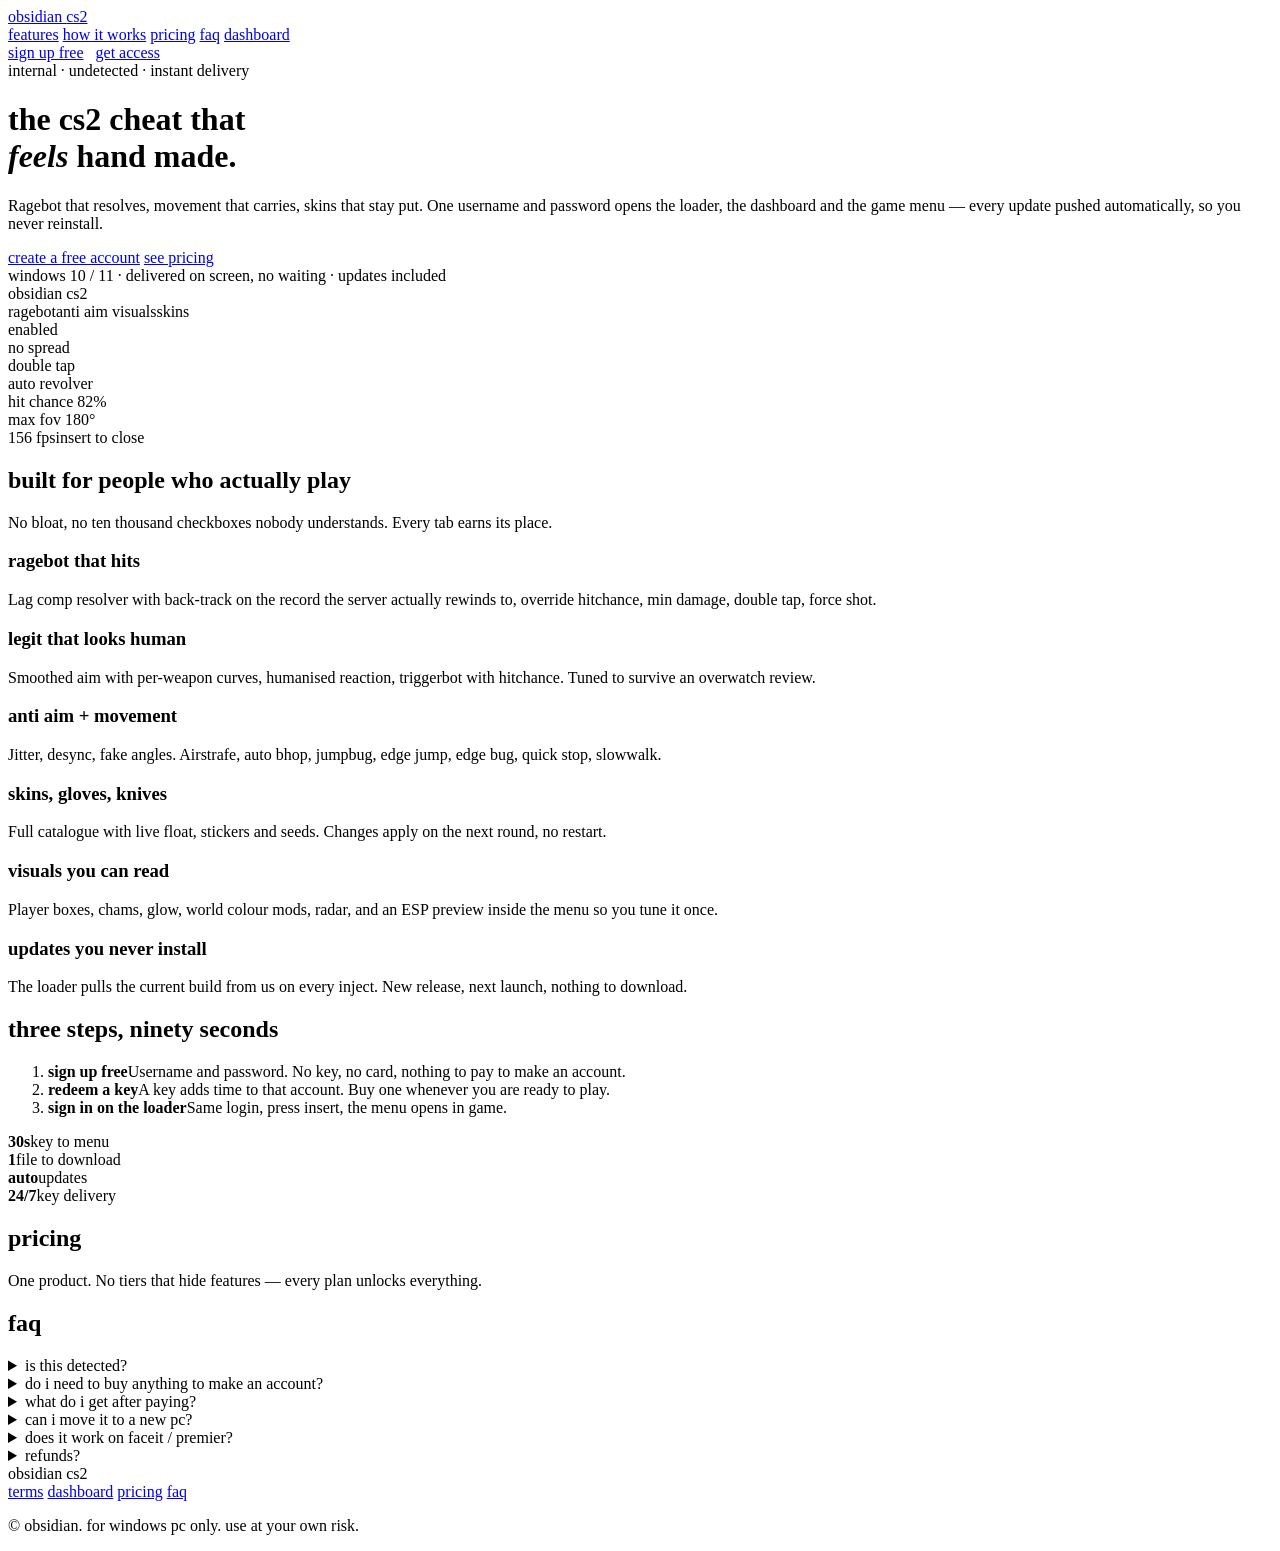
==== index.html @ 458b42b9 "Add files via upload" ====
<!doctype html>
<html lang="en">
<head>
<meta charset="utf-8">
<meta name="viewport" content="width=device-width,initial-scale=1">
<title>obsidian — cs2</title>
<meta name="description" content="obsidian cs2: ragebot, legitbot, skins and movement in one clean internal. Buy a key, load in seconds.">
<link rel="stylesheet" href="assets/style.css?v=3">
<link rel="icon" href="data:image/svg+xml,<svg xmlns='http://www.w3.org/2000/svg' viewBox='0 0 32 32'><rect width='32' height='32' rx='8' fill='%237a6cff'/></svg>">
</head>
<body>

<nav class="nav">
  <a class="brand" href="#top">
    <span class="brand-dot"></span>
    obsidian <span class="brand-sub">cs2</span>
  </a>
  <div class="nav-links">
    <a href="#features">features</a>
    <a href="#how">how it works</a>
    <a href="#pricing">pricing</a>
    <a href="#faq">faq</a>
    <a href="dashboard.html">dashboard</a>
  </div>
  <a class="btn btn-ghost" href="dashboard.html?mode=register">sign up free</a>
  <a class="btn btn-primary" href="#pricing" style="margin-left:8px">get access</a>
</nav>

<header class="hero" id="top">
  <div class="hero-copy">
    <div class="pill"><span class="live"></span> internal · undetected · instant delivery</div>
    <h1>the cs2 cheat that<br><em>feels</em> hand made.</h1>
    <p class="lede">
      Ragebot that resolves, movement that carries, skins that stay put. One username
      and password opens the loader, the dashboard and the game menu — every update
      pushed automatically, so you never reinstall.
    </p>
    <div class="hero-actions">
      <a class="btn btn-primary" href="dashboard.html?mode=register">create a free account</a>
      <a class="btn btn-ghost" href="#pricing">see pricing</a>
    </div>
    <div class="hero-meta">
      <span>windows 10 / 11</span>
      <span>·</span>
      <span>delivered on screen, no waiting</span>
      <span>·</span>
      <span>updates included</span>
    </div>
  </div>

  <div class="hero-art" aria-hidden="true">
    <div class="panel">
      <div class="panel-bar">
        <span class="dot"></span><span class="dot"></span><span class="dot"></span>
        <span class="panel-title">obsidian cs2</span>
      </div>
      <div class="panel-body">
        <div class="tabs">
          <span class="tab active">ragebot</span><span class="tab">anti aim</span>
          <span class="tab">visuals</span><span class="tab">skins</span>
        </div>
        <div class="rows">
          <div class="row"><span class="tick on"></span>enabled</div>
          <div class="row"><span class="tick on"></span>no spread</div>
          <div class="row"><span class="tick on"></span>double tap</div>
          <div class="row"><span class="tick"></span>auto revolver</div>
          <div class="row slider">
            <span>hit chance</span>
            <i><b style="width:82%"></b></i>
            <span class="val">82%</span>
          </div>
          <div class="row slider">
            <span>max fov</span>
            <i><b style="width:64%"></b></i>
            <span class="val">180°</span>
          </div>
        </div>
      </div>
      <div class="panel-foot"><span>156 fps</span><span>insert to close</span></div>
    </div>
  </div>
</header>

<section class="section" id="features">
  <div class="section-head">
    <h2>built for people who actually play</h2>
    <p>No bloat, no ten thousand checkboxes nobody understands. Every tab earns its place.</p>
  </div>
  <div class="grid">
    <article class="card">
      <h3>ragebot that hits</h3>
      <p>Lag comp resolver with back-track on the record the server actually rewinds to, override hitchance, min damage, double tap, force shot.</p>
    </article>
    <article class="card">
      <h3>legit that looks human</h3>
      <p>Smoothed aim with per-weapon curves, humanised reaction, triggerbot with hitchance. Tuned to survive an overwatch review.</p>
    </article>
    <article class="card">
      <h3>anti aim + movement</h3>
      <p>Jitter, desync, fake angles. Airstrafe, auto bhop, jumpbug, edge jump, edge bug, quick stop, slowwalk.</p>
    </article>
    <article class="card">
      <h3>skins, gloves, knives</h3>
      <p>Full catalogue with live float, stickers and seeds. Changes apply on the next round, no restart.</p>
    </article>
    <article class="card">
      <h3>visuals you can read</h3>
      <p>Player boxes, chams, glow, world colour mods, radar, and an ESP preview inside the menu so you tune it once.</p>
    </article>
    <article class="card">
      <h3>updates you never install</h3>
      <p>The loader pulls the current build from us on every inject. New release, next launch, nothing to download.</p>
    </article>
  </div>
</section>

<section class="section split" id="how">
  <div>
    <h2>three steps, ninety seconds</h2>
    <ol class="steps">
      <li><b>sign up free</b><span>Username and password. No key, no card, nothing to pay to make an account.</span></li>
      <li><b>redeem a key</b><span>A key adds time to that account. Buy one whenever you are ready to play.</span></li>
      <li><b>sign in on the loader</b><span>Same login, press insert, the menu opens in game.</span></li>
    </ol>
  </div>
  <div class="stat-box">
    <div class="stat"><b>30s</b><span>key to menu</span></div>
    <div class="stat"><b>1</b><span>file to download</span></div>
    <div class="stat"><b>auto</b><span>updates</span></div>
    <div class="stat"><b>24/7</b><span>key delivery</span></div>
  </div>
</section>

<section class="section" id="pricing">
  <div class="section-head">
    <h2>pricing</h2>
    <p>One product. No tiers that hide features — every plan unlocks everything.</p>
  </div>
  <div class="pricing" id="plan-grid">
    <div class="card plan skeleton"></div>
    <div class="card plan skeleton"></div>
    <div class="card plan skeleton"></div>
  </div>
  <p class="fine" id="plan-status"></p>
</section>

<section class="section" id="faq">
  <div class="section-head"><h2>faq</h2></div>
  <div class="faq">
    <details><summary>is this detected?</summary><p>Nothing is ever permanently safe. We ship updates as soon as anything changes and the loader pulls them automatically, so you are never running an old build.</p></details>
    <details><summary>do i need to buy anything to make an account?</summary><p>No. <a href="dashboard.html?mode=register">Sign up free</a> — the account is just your login. A key only adds time, and you redeem it on the dashboard when you want to play.</p></details>
    <details><summary>what do i get after paying?</summary><p>A key, immediately. Paste it into the redeem box on your dashboard and its days land on your account. Then the loader signs in with your username and password — there is no key to remember.</p></details>
    <details><summary>can i move it to a new pc?</summary><p>Yes. Every plan has a device limit, and the dashboard has a reset button — clear the old pcs yourself, then sign in on the new one.</p></details>
    <details><summary>does it work on faceit / premier?</summary><p>Premier and matchmaking, yes. Faceit never — anti-cheat there is kernel level and we do not pretend otherwise.</p></details>
    <details><summary>refunds?</summary><p>Keys are digital and delivered instantly, so they are final. If the key never worked, we replace or refund it — see <a href="terms.html">terms</a>.</p></details>
  </div>
</section>

<footer class="foot">
  <div class="foot-brand"><span class="brand-dot"></span> obsidian cs2</div>      <div class="foot-links">
    <a href="terms.html">terms</a>
    <a href="dashboard.html">dashboard</a>
    <a href="#pricing">pricing</a>
    <a href="#faq">faq</a>
  </div>
  <p class="fine">© <span id="year"></span> obsidian. for windows pc only. use at your own risk.</p>
</footer>

<script src="assets/config.js?v=3"></script>
<script src="assets/app.js?v=3"></script>
</body>
</html>
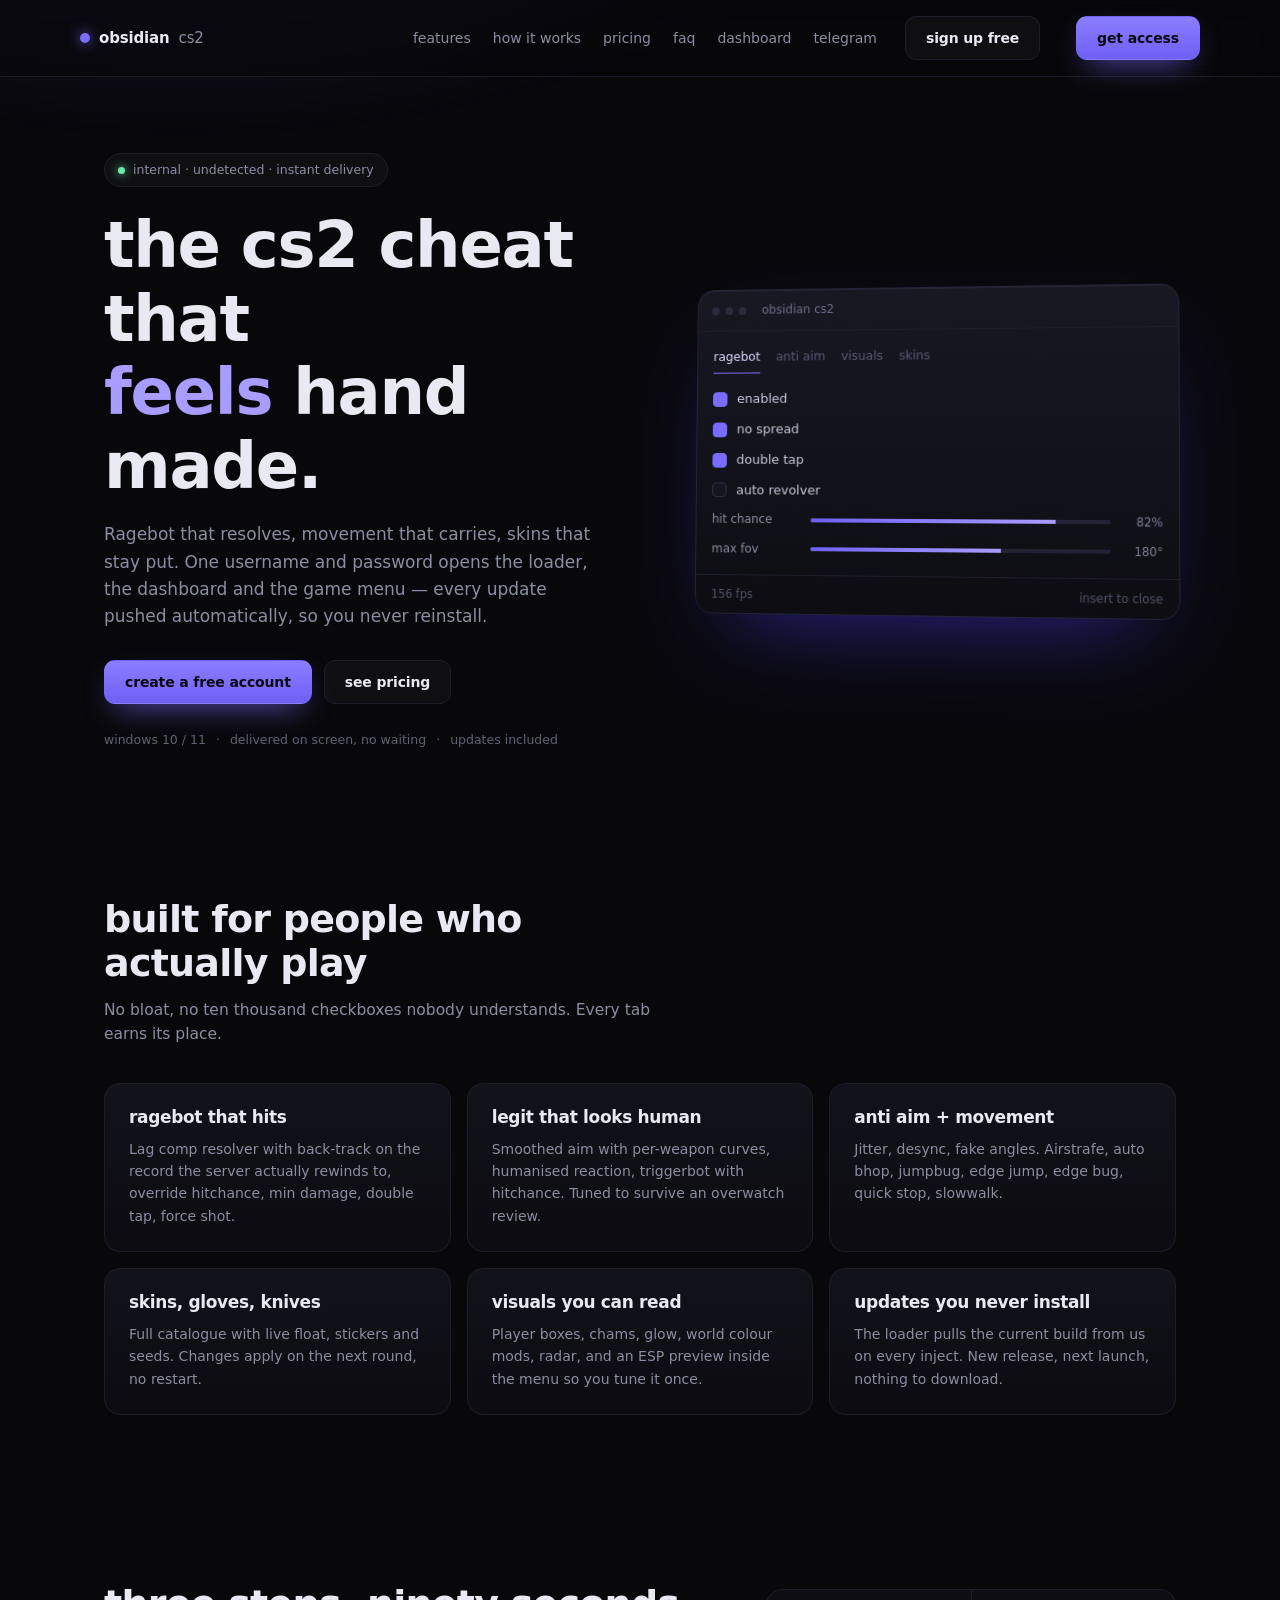
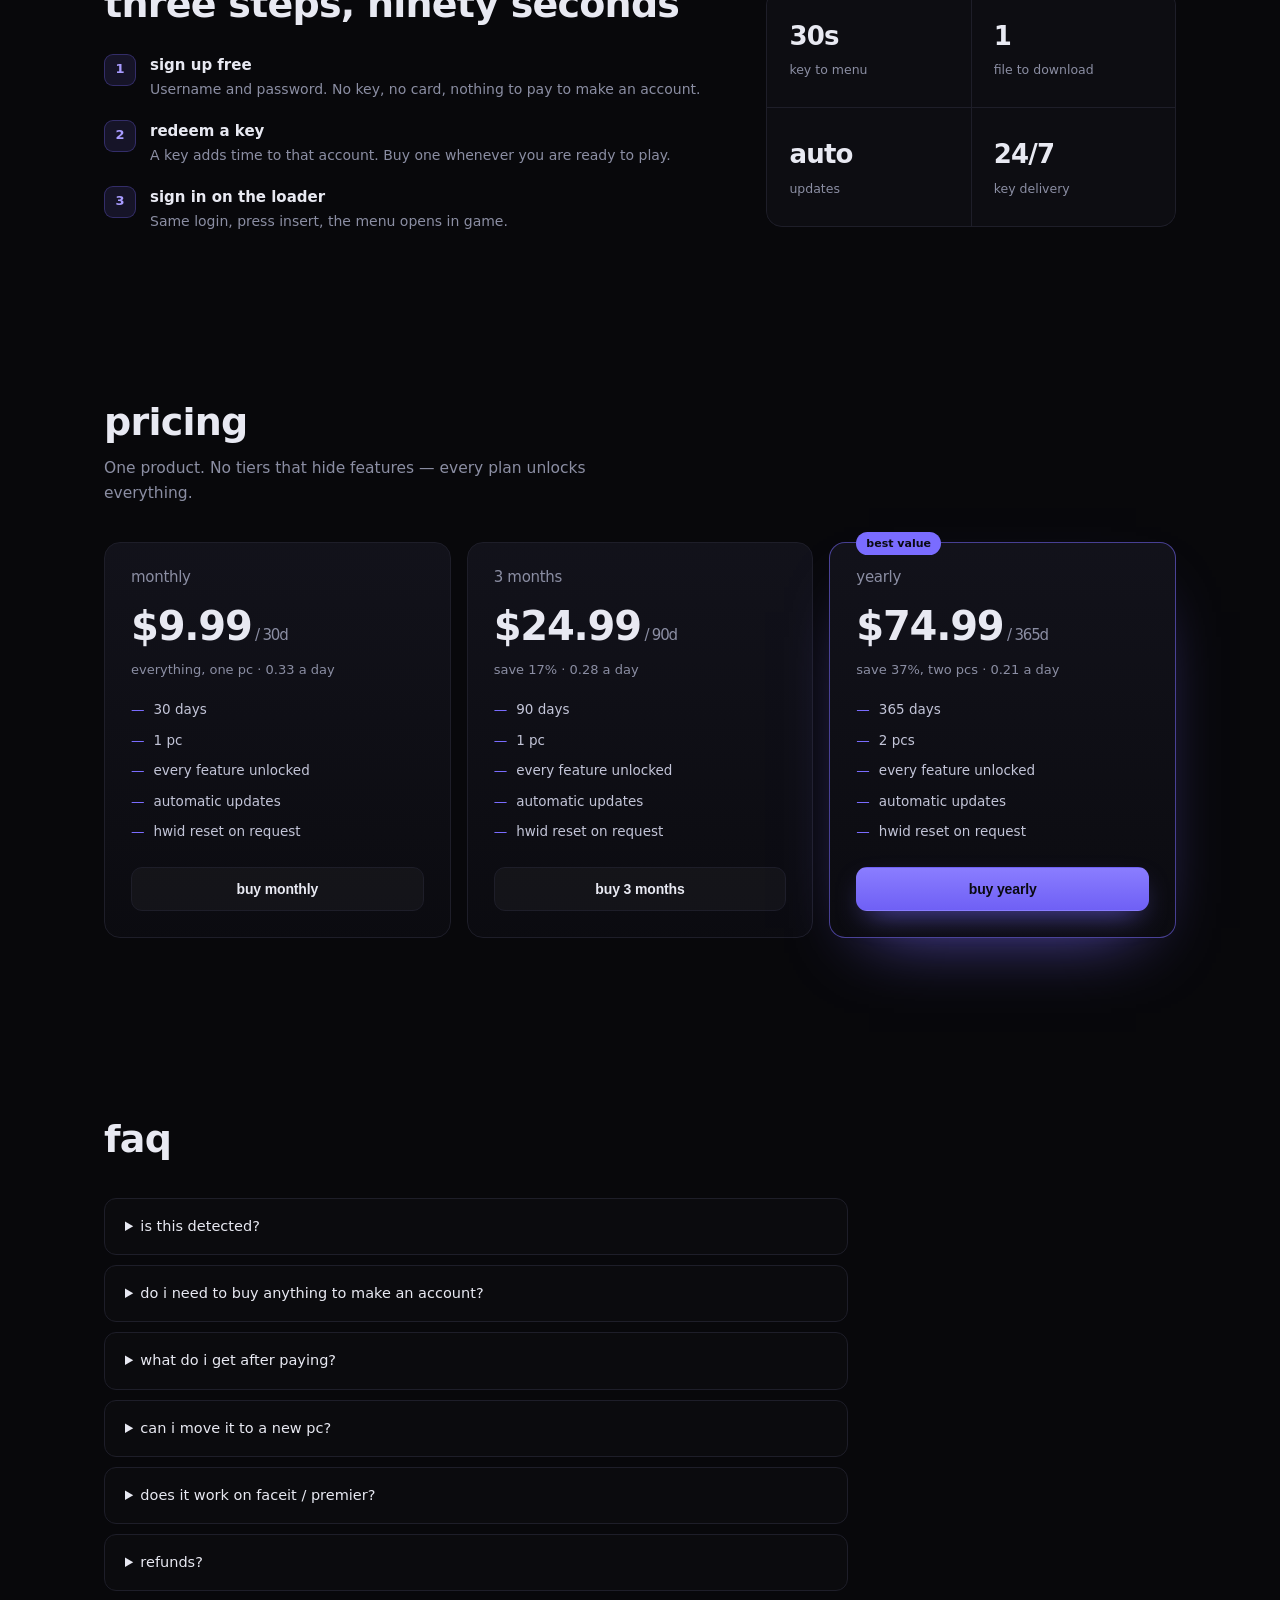
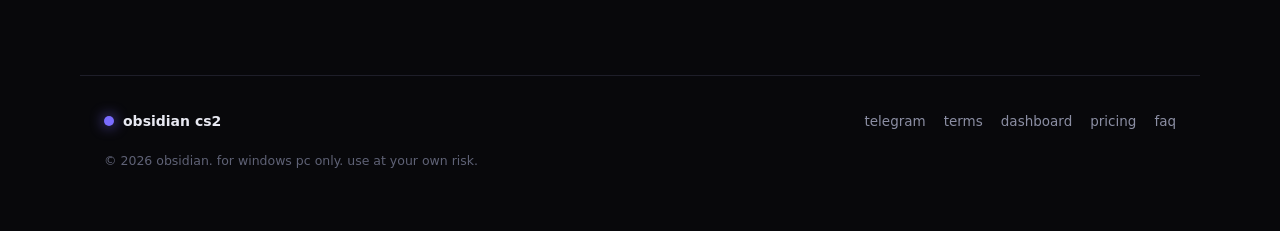
==== commit 6a65eb87: "Link the telegram channel from every page" ====
--- a/index.html
+++ b/index.html
@@ -21,6 +21,7 @@
     <a href="#pricing">pricing</a>
     <a href="#faq">faq</a>
     <a href="dashboard.html">dashboard</a>
+    <a href="https://t.me/obsidiancs2" target="_blank" rel="noopener">telegram</a>
   </div>
   <a class="btn btn-ghost" href="dashboard.html?mode=register">sign up free</a>
   <a class="btn btn-primary" href="#pricing" style="margin-left:8px">get access</a>
@@ -157,7 +158,9 @@
 </section>
 
 <footer class="foot">
-  <div class="foot-brand"><span class="brand-dot"></span> obsidian cs2</div>      <div class="foot-links">
+  <div class="foot-brand"><span class="brand-dot"></span> obsidian cs2</div>
+  <div class="foot-links">
+    <a href="https://t.me/obsidiancs2" target="_blank" rel="noopener">telegram</a>
     <a href="terms.html">terms</a>
     <a href="dashboard.html">dashboard</a>
     <a href="#pricing">pricing</a>
--- a/assets/style.css
+++ b/assets/style.css
@@ -0,0 +1,368 @@
+/* obsidian cs2 - storefront
+   dark, quiet, one accent. no framework, no build step. */
+
+:root {
+  --bg: #08080b;
+  --bg-2: #0d0d12;
+  --panel: #12121a;
+  --line: #1e1e29;
+  --text: #e8e9f2;
+  --dim: #8b8ea3;
+  --accent: #7a6cff;
+  --accent-soft: #a99cff;
+  --good: #6ee7a8;
+  --radius: 16px;
+  --max: 1120px;
+}
+
+* { box-sizing: border-box; }
+html { scroll-behavior: smooth; }
+body {
+  margin: 0;
+  background: var(--bg);
+  color: var(--text);
+  font: 15px/1.6 "Inter", "Segoe UI", system-ui, -apple-system, sans-serif;
+  -webkit-font-smoothing: antialiased;
+  overflow-x: hidden;
+}
+
+/* ambient light */
+body::before {
+  content: "";
+  position: fixed;
+  inset: -30% -10% auto -10%;
+  height: 70vh;
+  background:
+    radial-gradient(60% 60% at 20% 20%, rgba(122,108,255,.22), transparent 70%),
+    radial-gradient(50% 60% at 80% 0%, rgba(80,180,255,.12), transparent 70%);
+  filter: blur(20px);
+  pointer-events: none;
+  z-index: 0;
+}
+
+a { color: inherit; text-decoration: none; }
+h1, h2, h3 { line-height: 1.15; letter-spacing: -0.02em; margin: 0; }
+h1 { font-size: clamp(38px, 5.4vw, 64px); font-weight: 700; }
+h1 em { font-style: normal; color: var(--accent-soft); }
+h2 { font-size: clamp(26px, 3vw, 38px); }
+h3 { font-size: 17px; }
+p { color: var(--dim); }
+
+/* ---------- nav ---------- */
+.nav {
+  position: sticky; top: 0; z-index: 20;
+  display: flex; align-items: center; gap: 28px;
+  padding: 16px max(24px, calc((100vw - var(--max)) / 2));
+  backdrop-filter: blur(14px);
+  background: rgba(8,8,11,.72);
+  border-bottom: 1px solid var(--line);
+}
+.brand {
+  display: flex; align-items: center; gap: 9px;
+  font-weight: 650; letter-spacing: -0.01em;
+}
+.brand-sub { color: var(--dim); font-weight: 400; }
+.brand-dot {
+  width: 10px; height: 10px; border-radius: 50%;
+  background: var(--accent);
+  box-shadow: 0 0 14px rgba(122,108,255,.9);
+}
+.nav-links { display: flex; gap: 22px; margin-left: auto; font-size: 14px; color: var(--dim); }
+.nav-links a:hover { color: var(--text); }
+
+/* ---------- buttons ---------- */
+.btn {
+  display: inline-flex; align-items: center; justify-content: center;
+  height: 44px; padding: 0 20px; border-radius: 11px;
+  font-weight: 600; font-size: 14px; letter-spacing: -0.01em;
+  border: 1px solid transparent; cursor: pointer;
+  transition: transform .12s ease, background .18s ease, border-color .18s ease;
+}
+.btn:active { transform: translateY(1px); }
+.btn-primary {
+  background: linear-gradient(180deg, #8a7dff, #6f60f5);
+  color: #0a0a12;
+  box-shadow: 0 12px 30px -12px rgba(122,108,255,.85);
+}
+.btn-primary:hover { background: linear-gradient(180deg, #9a8fff, #7a6cff); }
+.btn-ghost { background: rgba(255,255,255,.03); border-color: var(--line); color: var(--text); }
+.btn-ghost:hover { border-color: #33334a; background: rgba(255,255,255,.06); }
+.btn[disabled] { opacity: .5; cursor: progress; }
+
+/* ---------- hero ---------- */
+.hero {
+  position: relative; z-index: 1;
+  display: grid; grid-template-columns: 1.05fr .95fr; gap: 48px; align-items: center;
+  max-width: var(--max); margin: 0 auto; padding: 76px 24px 64px;
+}
+.pill {
+  display: inline-flex; align-items: center; gap: 8px;
+  padding: 6px 13px; border-radius: 999px;
+  border: 1px solid var(--line); background: rgba(255,255,255,.03);
+  font-size: 12.5px; color: var(--dim); margin-bottom: 22px;
+}
+.live {
+  width: 7px; height: 7px; border-radius: 50%; background: var(--good);
+  box-shadow: 0 0 10px var(--good);
+}
+.lede { font-size: 17px; max-width: 46ch; margin: 18px 0 30px; }
+.hero-actions { display: flex; gap: 12px; flex-wrap: wrap; }
+.hero-meta {
+  display: flex; gap: 10px; flex-wrap: wrap;
+  margin-top: 26px; font-size: 12.5px; color: #5f6276;
+}
+
+/* panel mockup */
+.hero-art { position: relative; }
+.panel {
+  border: 1px solid #23233a; border-radius: 18px; overflow: hidden;
+  background: linear-gradient(180deg, rgba(24,24,36,.96), rgba(12,12,18,.96));
+  box-shadow: 0 40px 90px -40px rgba(80,60,255,.55), inset 0 1px 0 rgba(255,255,255,.05);
+  transform: perspective(1200px) rotateY(-6deg) rotateX(2deg);
+}
+.panel-bar {
+  display: flex; align-items: center; gap: 6px;
+  padding: 11px 14px; border-bottom: 1px solid #1c1c2b;
+}
+.dot { width: 8px; height: 8px; border-radius: 50%; background: #2b2b3d; }
+.panel-title { margin-left: 10px; font-size: 12px; color: #6c6f88; }
+.panel-body { padding: 16px; }
+.tabs { display: flex; gap: 16px; font-size: 12.5px; color: #565a72; margin-bottom: 16px; }
+.tab.active { color: #ddd9ff; border-bottom: 1.5px solid var(--accent); padding-bottom: 6px; }
+.rows { display: grid; gap: 10px; }
+.row { display: flex; align-items: center; gap: 10px; font-size: 13px; color: #c9cadd; }
+.tick {
+  width: 15px; height: 15px; border-radius: 4px;
+  border: 1px solid #2f2f45; background: #15151f;
+}
+.tick.on { background: var(--accent); border-color: var(--accent); }
+.row.slider span:first-child { width: 92px; color: #8b8ea3; font-size: 12px; }
+.row.slider i { flex: 1; height: 4px; border-radius: 4px; background: #222233; overflow: hidden; display: block; }
+.row.slider b { display: block; height: 100%; background: linear-gradient(90deg, #6f60f5, #a99cff); }
+.val { font-size: 11.5px; color: #7c7f96; width: 40px; text-align: right; }
+.panel-foot {
+  display: flex; justify-content: space-between;
+  padding: 10px 16px; border-top: 1px solid #1c1c2b;
+  font-size: 11.5px; color: #4f5268;
+}
+
+/* ---------- sections ---------- */
+.section {
+  position: relative; z-index: 1;
+  max-width: var(--max); margin: 0 auto; padding: 84px 24px;
+}
+.section-head { max-width: 60ch; margin-bottom: 36px; }
+.section-head p { margin: 12px 0 0; font-size: 15.5px; }
+
+.grid { display: grid; grid-template-columns: repeat(3, 1fr); gap: 16px; }
+.card {
+  border: 1px solid var(--line); border-radius: var(--radius);
+  background: linear-gradient(180deg, rgba(20,20,30,.85), rgba(12,12,18,.85));
+  padding: 24px;
+  transition: border-color .2s ease, transform .2s ease;
+}
+.card:hover { border-color: #30304a; transform: translateY(-2px); }
+.card p { margin: 10px 0 0; font-size: 14px; }
+
+.split { display: grid; grid-template-columns: 1.2fr .8fr; gap: 48px; align-items: center; }
+.steps { list-style: none; counter-reset: s; padding: 0; margin: 26px 0 0; display: grid; gap: 18px; }
+.steps li { counter-increment: s; position: relative; padding-left: 46px; }
+.steps li::before {
+  content: counter(s);
+  position: absolute; left: 0; top: 1px;
+  width: 30px; height: 30px; border-radius: 9px;
+  display: grid; place-items: center;
+  background: rgba(122,108,255,.12); border: 1px solid rgba(122,108,255,.3);
+  color: var(--accent-soft); font-size: 13px; font-weight: 600;
+}
+.steps b { display: block; font-size: 15px; }
+.steps span { font-size: 14px; color: var(--dim); }
+
+.stat-box { display: grid; grid-template-columns: 1fr 1fr; gap: 1px; background: var(--line);
+  border: 1px solid var(--line); border-radius: var(--radius); overflow: hidden; }
+.stat { background: var(--bg-2); padding: 26px 22px; }
+.stat b { display: block; font-size: 26px; letter-spacing: -0.03em; }
+.stat span { font-size: 12.5px; color: var(--dim); }
+
+/* ---------- pricing ---------- */
+.pricing { display: grid; grid-template-columns: repeat(3, 1fr); gap: 16px; align-items: stretch; }
+.plan { display: flex; flex-direction: column; padding: 26px; position: relative; }
+.plan h3 { font-size: 15px; color: var(--dim); font-weight: 500; text-transform: lowercase; }
+.plan .amount { font-size: 40px; font-weight: 700; letter-spacing: -0.03em; margin: 8px 0 2px; }
+.plan .amount small { font-size: 15px; color: var(--dim); font-weight: 400; }
+.plan .blurb { font-size: 13px; color: var(--dim); margin: 0 0 18px; }
+.plan ul { list-style: none; padding: 0; margin: 0 0 24px; display: grid; gap: 9px; font-size: 13.5px; color: #c3c5d8; }
+.plan li::before { content: "—"; color: var(--accent); margin-right: 9px; }
+.plan .btn { margin-top: auto; width: 100%; }
+.plan.featured { border-color: rgba(122,108,255,.55); box-shadow: 0 30px 70px -40px rgba(122,108,255,.8); }
+.plan .flag {
+  position: absolute; top: -11px; left: 26px;
+  background: var(--accent); color: #0a0a12;
+  font-size: 11px; font-weight: 700; padding: 3px 10px; border-radius: 999px;
+}
+.skeleton { min-height: 340px; opacity: .35; animation: pulse 1.4s ease-in-out infinite; }
+@keyframes pulse { 50% { opacity: .18; } }
+.fine { font-size: 12.5px; color: #5f6276; }
+
+/* ---------- faq ---------- */
+.faq { display: grid; gap: 10px; max-width: 78ch; }
+details {
+  border: 1px solid var(--line); border-radius: 12px;
+  background: rgba(255,255,255,.015); padding: 16px 20px;
+}
+details[open] { border-color: #2c2c44; }
+summary { cursor: pointer; font-size: 14.5px; font-weight: 500; }
+summary::-webkit-details-marker { display: none; }
+details p { margin: 10px 0 0; font-size: 14px; }
+
+/* ---------- footer ---------- */
+.foot {
+  position: relative; z-index: 1;
+  display: flex; flex-wrap: wrap; gap: 18px; align-items: center;
+  max-width: var(--max); margin: 0 auto;
+  padding: 34px 24px 60px; border-top: 1px solid var(--line);
+}
+.foot-brand { display: flex; align-items: center; gap: 9px; font-weight: 600; font-size: 14px; }
+.foot-links { display: flex; gap: 18px; margin-left: auto; font-size: 13.5px; color: var(--dim); }
+.foot-links a:hover { color: var(--text); }
+.foot .fine { width: 100%; margin: 0; }
+
+/* ---------- success page ---------- */
+.claim {
+  position: relative; z-index: 1;
+  max-width: 560px; margin: 0 auto; padding: 90px 24px;
+}
+.claim h1 { font-size: clamp(28px, 4vw, 40px); }
+.keybox {
+  display: flex; gap: 10px; margin: 26px 0 14px;
+  border: 1px solid rgba(122,108,255,.4); border-radius: 14px;
+  background: rgba(122,108,255,.07); padding: 18px;
+  font: 600 19px/1.3 ui-monospace, "Cascadia Code", monospace;
+  letter-spacing: .06em; color: #efeaff;
+  word-break: break-all;
+}
+.state { margin: 18px 0 0; font-size: 14px; color: var(--dim); }
+.state.bad { color: #ff8a9b; }
+.state.good { color: var(--good); }
+.spinner {
+  width: 16px; height: 16px; border-radius: 50%;
+  border: 2px solid rgba(255,255,255,.15); border-top-color: var(--accent);
+  display: inline-block; vertical-align: -3px; margin-right: 8px;
+  animation: spin .8s linear infinite;
+}
+@keyframes spin { to { transform: rotate(360deg); } }
+
+/* ---------- responsive ---------- */
+@media (max-width: 940px) {
+  .hero { grid-template-columns: 1fr; padding-top: 52px; gap: 40px; }
+  .panel { transform: none; }
+  .grid { grid-template-columns: 1fr 1fr; }
+  .split { grid-template-columns: 1fr; gap: 30px; }
+  .pricing { grid-template-columns: 1fr; }
+  .nav-links { display: none; }
+}
+@media (max-width: 620px) {
+  .grid { grid-template-columns: 1fr; }
+  .stat-box { grid-template-columns: 1fr 1fr; }
+  .hero-meta { font-size: 11.5px; }
+}
+
+/* ---------- dashboard ---------- */
+.dash {
+  position: relative; z-index: 1;
+  max-width: var(--max); margin: 0 auto; padding: 56px 24px 80px;
+}
+.dash-login { max-width: 420px; margin: 20px auto 0; }
+.dash-login h1 { font-size: clamp(30px, 4vw, 42px); }
+.dash-login .lede { font-size: 14.5px; margin: 12px 0 22px; }
+
+.field-label {
+  display: block; font-size: 11px; letter-spacing: .06em; text-transform: uppercase;
+  color: var(--dim); margin-bottom: 7px;
+}
+.field-input {
+  width: 100%; background: rgba(0,0,0,.35); border: 1px solid var(--line);
+  border-radius: 10px; padding: 11px 13px; font-size: 14px; color: var(--text); outline: none;
+}
+.field-input:focus { border-color: rgba(122,108,255,.65); }
+
+.dash-head {
+  display: flex; align-items: flex-end; justify-content: space-between;
+  gap: 20px; flex-wrap: wrap; margin-bottom: 26px;
+}
+.dash-head h1 { font-size: clamp(26px, 3.4vw, 38px); margin: 10px 0 6px; }
+.dash-head .lede { margin: 0; font-size: 14.5px; }
+
+.dash-grid { display: grid; grid-template-columns: 1fr 1fr; gap: 16px; margin-bottom: 16px; }
+@media (max-width: 860px) { .dash-grid { grid-template-columns: 1fr; } }
+
+.bar {
+  height: 6px; border-radius: 6px; background: #1c1c28;
+  overflow: hidden; margin: 16px 0 10px;
+}
+.bar b { display: block; height: 100%; border-radius: 6px;
+  background: linear-gradient(90deg, #6f60f5, #a99cff); }
+
+.kv-list {
+  display: grid; grid-template-columns: 110px 1fr; gap: 7px 12px;
+  font-size: 13px; margin-top: 16px;
+}
+.kv-list div:nth-child(odd) { color: var(--dim); }
+
+.device {
+  display: flex; align-items: center; justify-content: space-between; gap: 12px;
+  padding: 10px 0; border-top: 1px solid var(--line); font-size: 13px;
+}
+.device:first-child { border-top: 0; }
+.device b { font-weight: 600; font-size: 13.5px; display: block; }
+.device .mono { font-family: ui-monospace, "Cascadia Code", monospace; font-size: 11px; }
+.device .fine { margin: 0; white-space: nowrap; }
+
+/* ---------------------------------------------------------------- checkout */
+
+.pay {
+  max-width: 660px;
+  margin: 28px auto 0;
+  text-align: left;
+  display: grid;
+  gap: 14px;
+}
+.pay h3 { margin: 0; }
+.pay .lbl {
+  display: block;
+  font-size: 11.5px;
+  letter-spacing: .08em;
+  text-transform: uppercase;
+  color: var(--dim);
+}
+.pay-row { display: flex; align-items: center; gap: 10px; flex-wrap: wrap; }
+.pay-row .addr { flex: 1 1 260px; }
+.pay-amount { font-size: 34px; font-weight: 600; letter-spacing: -.015em; line-height: 1.1; }
+.pay-amount small { font-size: 13px; font-weight: 500; color: var(--dim); letter-spacing: .06em; }
+.addr {
+  display: block;
+  font-family: ui-monospace, SFMono-Regular, Menlo, monospace;
+  font-size: 13px;
+  word-break: break-all;
+  background: var(--bg-2);
+  border: 1px solid var(--line);
+  border-radius: 12px;
+  padding: 11px 13px;
+}
+.copy {
+  border: 1px solid var(--line);
+  background: transparent;
+  color: var(--dim);
+  font: inherit;
+  font-size: 12px;
+  padding: 9px 13px;
+  border-radius: 10px;
+  cursor: pointer;
+  transition: color .15s, border-color .15s;
+}
+.copy:hover { color: var(--text); border-color: var(--accent); }
+.pay-status { font-size: 13.5px; color: var(--accent-soft); margin: 0; }
+.pay .steps { margin-top: 4px; }
+
+/* [hidden] has to beat the .card display rules, or every state shows at once */
+[hidden] { display: none !important; }
